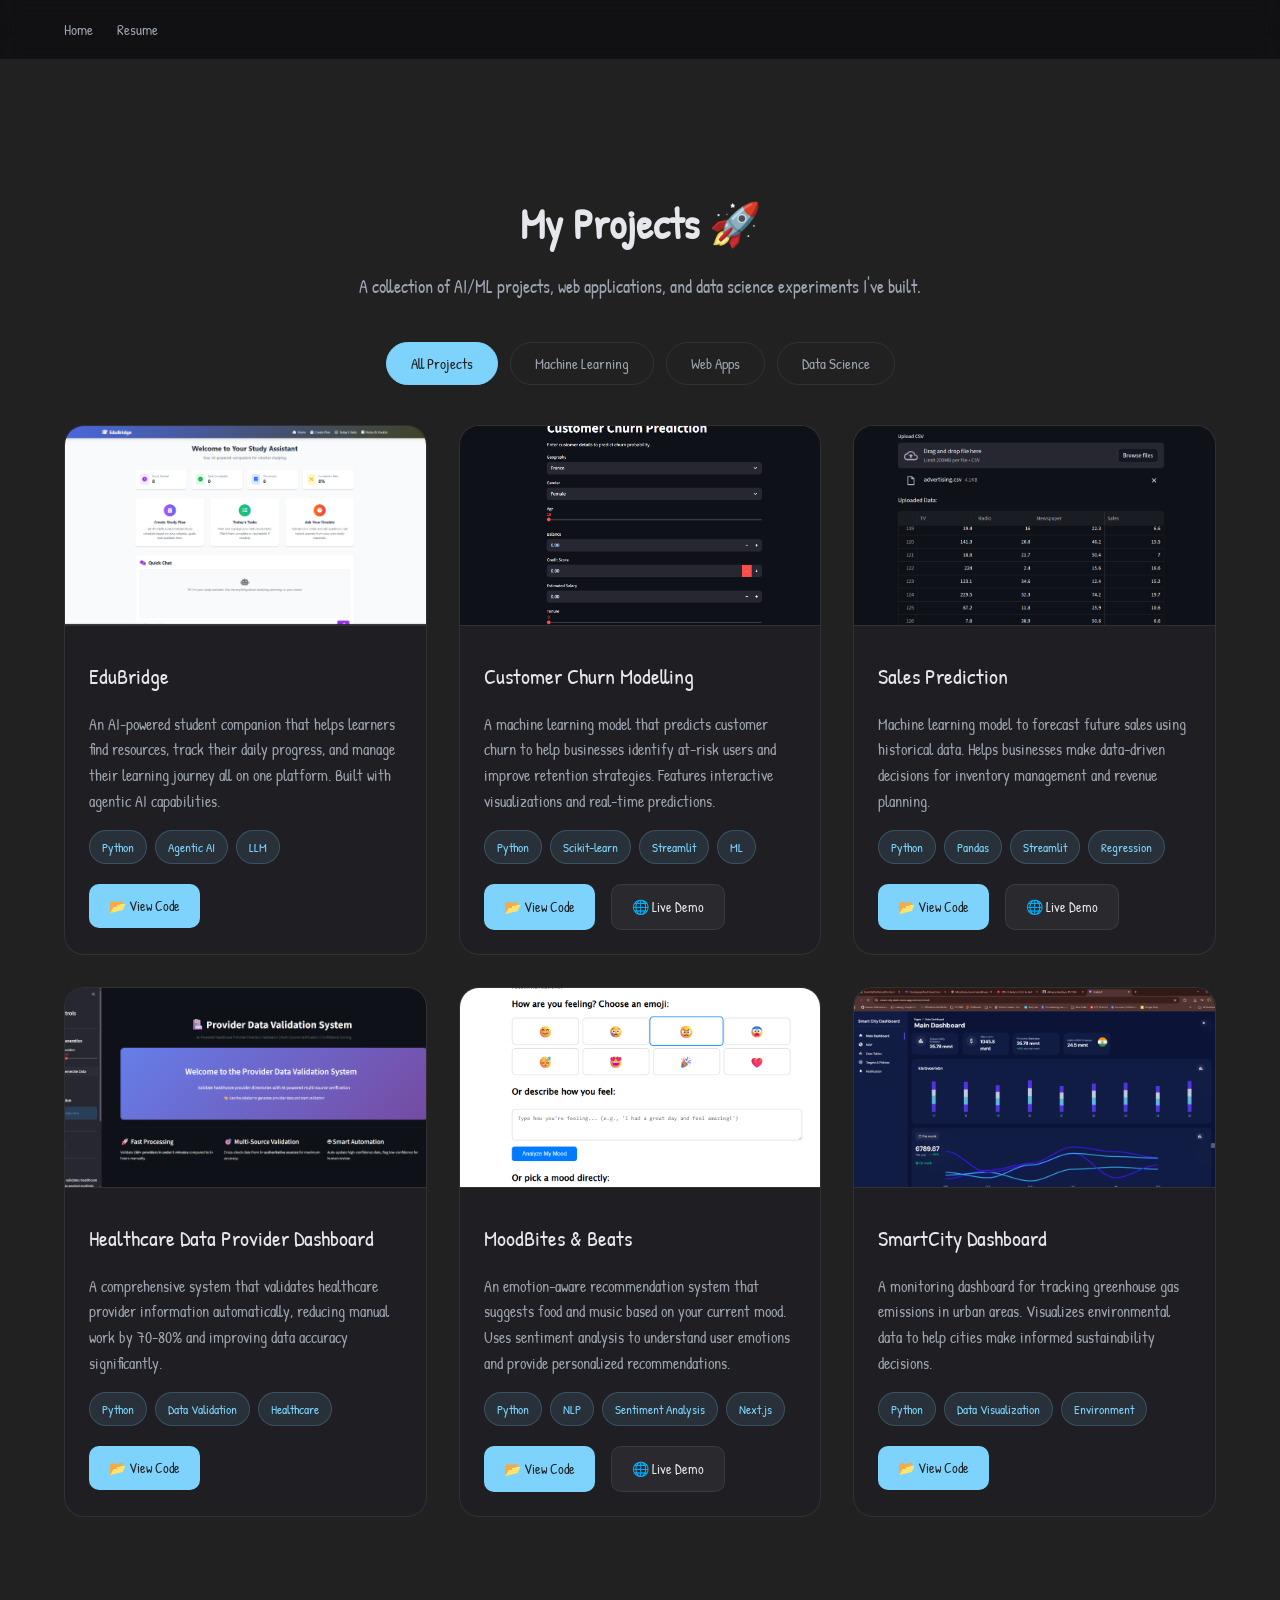
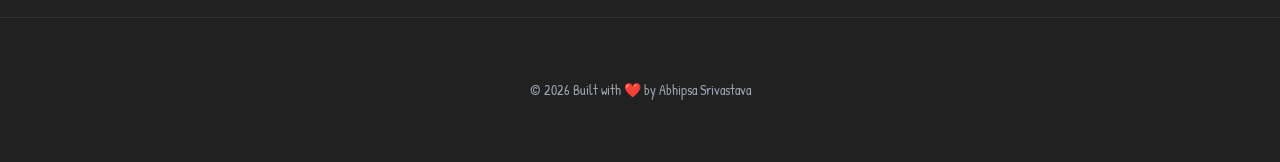
==== projects.html @ 2c19cb1f "changes-added" ====
<!DOCTYPE html>
<html lang="en">
<head>
  <meta charset="UTF-8" />
  <title>Projects | Abhipsa Srivastava</title>

  <meta name="viewport" content="width=device-width, initial-scale=1.0" />
  <meta name="description" content="Projects by Abhipsa Srivastava – AI/ML Engineer" />

  <link rel="preconnect" href="https://fonts.googleapis.com">
  <link rel="preconnect" href="https://fonts.gstatic.com" crossorigin>
  <link href="https://fonts.googleapis.com/css2?family=Patrick+Hand&display=swap" rel="stylesheet">

  <link rel="icon" href="images/logo.png" />

  <style>
    :root {
      --bg: #212122;
      --card: #1f1f23;
      --accent: #7dd3fc;
      --text: #e5e7eb;
      --muted: #9ca3af;
      --border: rgba(255,255,255,0.08);
    }

    * { box-sizing: border-box; }

    html {
      scroll-behavior: smooth;
    }

    body {
      margin: 0;
      background: var(--bg);
      font-family: 'Patrick Hand', cursive, sans-serif;
      color: var(--text);
      line-height: 1.7;
    }

    a {
      color: var(--accent);
      text-decoration: none;
    }

    a:hover {
      text-decoration: underline;
    }

    h1 { font-size: 42px; margin-bottom: 12px; }
    h2 { font-size: 28px; margin-bottom: 24px; }

    p {
      color: var(--muted);
      font-size: 18px;
    }

    .container {
      max-width: 1200px;
      margin: auto;
      padding: 40px 24px;
    }

    /* ---------- NAV ---------- */
    nav {
      position: sticky;
      top: 0;
      z-index: 100;
      background: rgba(15,15,17,0.85);
      backdrop-filter: blur(10px);
      border-bottom: 1px solid var(--border);
    }

    nav ul {
      max-width: 1200px;
      margin: auto;
      padding: 16px 24px;
      display: flex;
      gap: 24px;
      list-style: none;
    }

    nav a {
      color: var(--muted);
      font-size: 15px;
    }

    nav a:hover {
      color: var(--accent);
      text-decoration: none;
    }

    /* ---------- HEADER ---------- */
    .page-header {
      text-align: center;
      padding: 60px 20px 40px;
    }

    .page-header p {
      max-width: 600px;
      margin: 0 auto;
    }

    /* ---------- FILTER TABS ---------- */
    .filter-tabs {
      display: flex;
      justify-content: center;
      flex-wrap: wrap;
      gap: 12px;
      margin-bottom: 40px;
    }

    .filter-btn {
      padding: 10px 24px;
      border-radius: 999px;
      background: transparent;
      border: 1px solid var(--border);
      color: var(--muted);
      font-family: inherit;
      font-size: 15px;
      cursor: pointer;
      transition: all 0.3s ease;
    }

    .filter-btn:hover,
    .filter-btn.active {
      background: var(--accent);
      color: var(--bg);
      border-color: var(--accent);
    }

    /* ---------- PROJECTS GRID ---------- */
    .projects-grid {
      display: grid;
      grid-template-columns: repeat(auto-fit, minmax(340px, 1fr));
      gap: 32px;
    }

    .project-card {
      background: var(--card);
      border-radius: 20px;
      border: 1px solid var(--border);
      overflow: hidden;
      opacity: 0;
      transform: translateY(40px);
      transition: all 0.5s cubic-bezier(0.25, 0.46, 0.45, 0.94);
    }

    .project-card.show {
      opacity: 1;
      transform: translateY(0);
    }

    .project-card:hover {
      transform: translateY(-10px);
      box-shadow: 0 25px 50px rgba(0,0,0,.5);
      border-color: rgba(125, 211, 252, 0.3);
    }

    .project-image {
      width: 100%;
      height: 200px;
      object-fit: cover;
      border-bottom: 1px solid var(--border);
    }

    .project-content {
      padding: 24px;
    }

    .project-title {
      font-size: 22px;
      margin-bottom: 8px;
      color: var(--text);
    }

    .project-description {
      font-size: 16px;
      margin-bottom: 16px;
      line-height: 1.6;
    }

    .project-tags {
      display: flex;
      flex-wrap: wrap;
      gap: 8px;
      margin-bottom: 20px;
    }

    .tag {
      padding: 5px 12px;
      border-radius: 20px;
      background: rgba(125, 211, 252, 0.1);
      color: var(--accent);
      font-size: 13px;
      border: 1px solid rgba(125, 211, 252, 0.2);
    }

    .project-links {
      display: flex;
      gap: 16px;
    }

    .project-link {
      display: inline-flex;
      align-items: center;
      gap: 6px;
      padding: 10px 20px;
      border-radius: 10px;
      font-size: 14px;
      transition: all 0.3s ease;
    }

    .project-link.primary {
      background: var(--accent);
      color: var(--bg);
    }

    .project-link.primary:hover {
      background: #38bdf8;
      text-decoration: none;
    }

    .project-link.secondary {
      background: rgba(255,255,255,0.05);
      color: var(--text);
      border: 1px solid var(--border);
    }

    .project-link.secondary:hover {
      background: rgba(255,255,255,0.1);
      text-decoration: none;
    }

    /* ---------- FOOTER ---------- */
    footer {
      text-align: center;
      padding: 60px 20px;
      color: var(--muted);
      font-size: 14px;
      border-top: 1px solid var(--border);
      margin-top: 60px;
    }

    @media (max-width: 768px) {
      h1 { font-size: 32px; }
      
      .projects-grid {
        grid-template-columns: 1fr;
      }

      .project-links {
        flex-direction: column;
      }

      .project-link {
        justify-content: center;
      }
    }
  </style>
</head>

<body>
<nav>
  <ul>
    <li><a href="index.html">Home</a></li>
    <li><a href="resume.html">Resume</a></li>
  </ul>
</nav>
<div class="container">

  <!-- HEADER -->
  <div class="page-header">
    <h1>My Projects 🚀</h1>
    <p>A collection of AI/ML projects, web applications, and data science experiments I've built.</p>
  </div>

  <!-- FILTER TABS -->
  <div class="filter-tabs">
    <button class="filter-btn active" data-filter="all">All Projects</button>
    <button class="filter-btn" data-filter="ml">Machine Learning</button>
    <button class="filter-btn" data-filter="web">Web Apps</button>
    <button class="filter-btn" data-filter="data">Data Science</button>
  </div>

  <!-- PROJECTS GRID -->
  <div class="projects-grid">

    <!-- EduBridge -->
    <div class="project-card" data-category="web ml">
      <img src="./images/projects/edubridge.png" alt="EduBridge" class="project-image">
      <div class="project-content">
        <div class="project-title">EduBridge</div>
        <p class="project-description">
          An AI-powered student companion that helps learners find resources, track their daily progress, 
          and manage their learning journey all on one platform. Built with agentic AI capabilities.
        </p>
        <div class="project-tags">
          <span class="tag">Python</span>
          <span class="tag">Agentic AI</span>
          <span class="tag">LLM</span>
        </div>
        <div class="project-links">
          <a href="https://github.com/abhipsa14/AgenticAI_wemakedevs" class="project-link primary">
            📂 View Code
          </a>
        </div>
      </div>
    </div>

    <!-- Customer Churn -->
    <div class="project-card" data-category="ml data">
      <img src="./images/projects/churn.png" alt="Customer Churn Modelling" class="project-image">
      <div class="project-content">
        <div class="project-title">Customer Churn Modelling</div>
        <p class="project-description">
          A machine learning model that predicts customer churn to help businesses identify at-risk users 
          and improve retention strategies. Features interactive visualizations and real-time predictions.
        </p>
        <div class="project-tags">
          <span class="tag">Python</span>
          <span class="tag">Scikit-learn</span>
          <span class="tag">Streamlit</span>
          <span class="tag">ML</span>
        </div>
        <div class="project-links">
          <a href="https://github.com/abhipsa14/Churn-Modelling" class="project-link primary">
            📂 View Code
          </a>
          <a href="https://churn-modelling-1410.streamlit.app/" class="project-link secondary">
            🌐 Live Demo
          </a>
        </div>
      </div>
    </div>

    <!-- Sales Prediction -->
    <div class="project-card" data-category="ml data">
      <img src="./images/projects/sales.png" alt="Sales Prediction" class="project-image">
      <div class="project-content">
        <div class="project-title">Sales Prediction</div>
        <p class="project-description">
          Machine learning model to forecast future sales using historical data. Helps businesses 
          make data-driven decisions for inventory management and revenue planning.
        </p>
        <div class="project-tags">
          <span class="tag">Python</span>
          <span class="tag">Pandas</span>
          <span class="tag">Streamlit</span>
          <span class="tag">Regression</span>
        </div>
        <div class="project-links">
          <a href="https://github.com/abhipsa14/Sales-Prediction-Model/" class="project-link primary">
            📂 View Code
          </a>
          <a href="https://sales-outline.streamlit.app/" class="project-link secondary">
            🌐 Live Demo
          </a>
        </div>
      </div>
    </div>

    <!-- Healthcare Dashboard -->
    <div class="project-card" data-category="data web">
      <img src="./images/projects/healthcare.png" alt="Healthcare Data Provider Dashboard" class="project-image">
      <div class="project-content">
        <div class="project-title">Healthcare Data Provider Dashboard</div>
        <p class="project-description">
          A comprehensive system that validates healthcare provider information automatically, 
          reducing manual work by 70-80% and improving data accuracy significantly.
        </p>
        <div class="project-tags">
          <span class="tag">Python</span>
          <span class="tag">Data Validation</span>
          <span class="tag">Healthcare</span>
        </div>
        <div class="project-links">
          <a href="https://github.com/abhipsa14/EY-Techathon" class="project-link primary">
            📂 View Code
          </a>
        </div>
      </div>
    </div>

    <!-- Mood Recommender -->
    <div class="project-card" data-category="ml web">
      <img src="./images/projects/mood.png" alt="Mood Recommender" class="project-image">
      <div class="project-content">
        <div class="project-title">MoodBites & Beats</div>
        <p class="project-description">
          An emotion-aware recommendation system that suggests food and music based on your current mood. 
          Uses sentiment analysis to understand user emotions and provide personalized recommendations.
        </p>
        <div class="project-tags">
          <span class="tag">Python</span>
          <span class="tag">NLP</span>
          <span class="tag">Sentiment Analysis</span>
          <span class="tag">Next.js</span>
        </div>
        <div class="project-links">
          <a href="https://github.com/abhipsa14/MoodBites-Beats" class="project-link primary">
            📂 View Code
          </a>
          <a href="https://mood-bites-beats.vercel.app/" class="project-link secondary">
            🌐 Live Demo
          </a>
        </div>
      </div>
    </div>

    <!-- SmartCity Dashboard -->
    <div class="project-card" data-category="data web">
      <img src="./images/projects/smart_city.png" alt="SmartCity Dashboard" class="project-image">
      <div class="project-content">
        <div class="project-title">SmartCity Dashboard</div>
        <p class="project-description">
          A monitoring dashboard for tracking greenhouse gas emissions in urban areas. 
          Visualizes environmental data to help cities make informed sustainability decisions.
        </p>
        <div class="project-tags">
          <span class="tag">Python</span>
          <span class="tag">Data Visualization</span>
          <span class="tag">Environment</span>
        </div>
        <div class="project-links">
          <a href="https://github.com/abhipsa14/SmartcityDashboard" class="project-link primary">
            📂 View Code
          </a>
        </div>
      </div>
    </div>

  </div>

</div>

<footer>
  © <span id="year"></span> Built with ❤️ by Abhipsa Srivastava
</footer>

<script>
  // Set current year
  document.getElementById("year").textContent = new Date().getFullYear();

  // Project card animation on scroll
  const projectCards = document.querySelectorAll('.project-card');

  const cardObserver = new IntersectionObserver(entries => {
    entries.forEach((entry, index) => {
      if (entry.isIntersecting) {
        setTimeout(() => {
          entry.target.classList.add('show');
        }, index * 100);
      }
    });
  }, { threshold: 0.1 });

  projectCards.forEach(card => cardObserver.observe(card));

  // Filter functionality
  const filterBtns = document.querySelectorAll('.filter-btn');
  const cards = document.querySelectorAll('.project-card');

  filterBtns.forEach(btn => {
    btn.addEventListener('click', () => {
      // Update active button
      filterBtns.forEach(b => b.classList.remove('active'));
      btn.classList.add('active');

      const filter = btn.dataset.filter;

      cards.forEach(card => {
        const category = card.dataset.category;
        
        if (filter === 'all' || category.includes(filter)) {
          card.style.display = 'block';
          setTimeout(() => {
            card.classList.add('show');
          }, 100);
        } else {
          card.classList.remove('show');
          setTimeout(() => {
            card.style.display = 'none';
          }, 300);
        }
      });
    });
  });
</script>

</body>
</html>
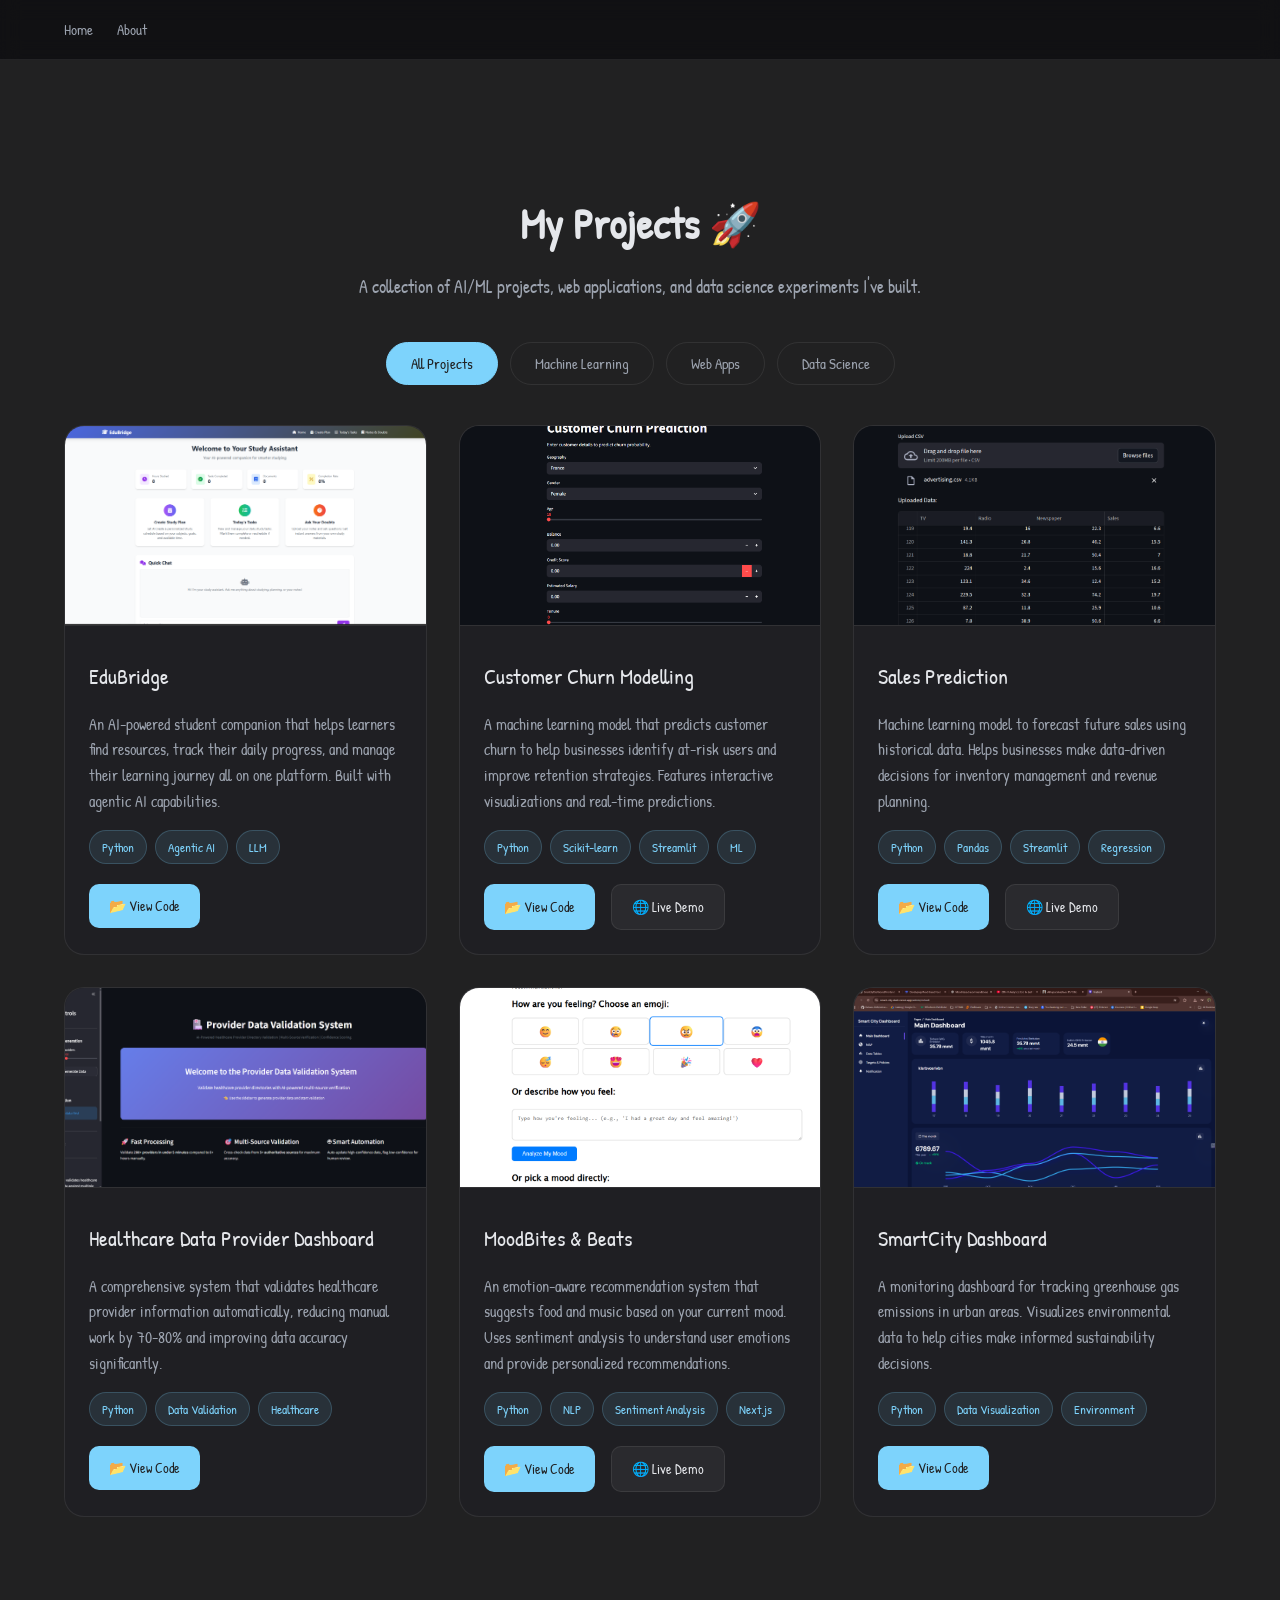
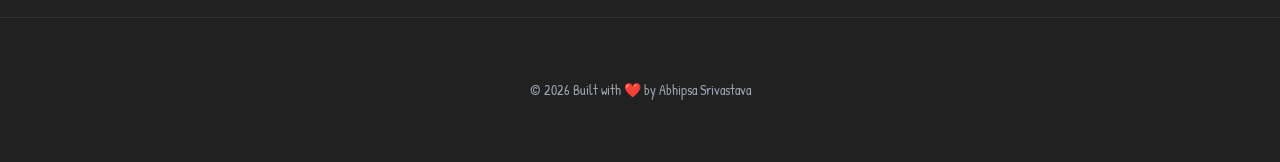
==== commit 33e118ec: "added" ====
--- a/projects.html
+++ b/projects.html
@@ -263,7 +263,7 @@
 <nav>
   <ul>
     <li><a href="index.html">Home</a></li>
-    <li><a href="resume.html">Resume</a></li>
+    <li><a href="about.html">About</a></li>
   </ul>
 </nav>
 <div class="container">
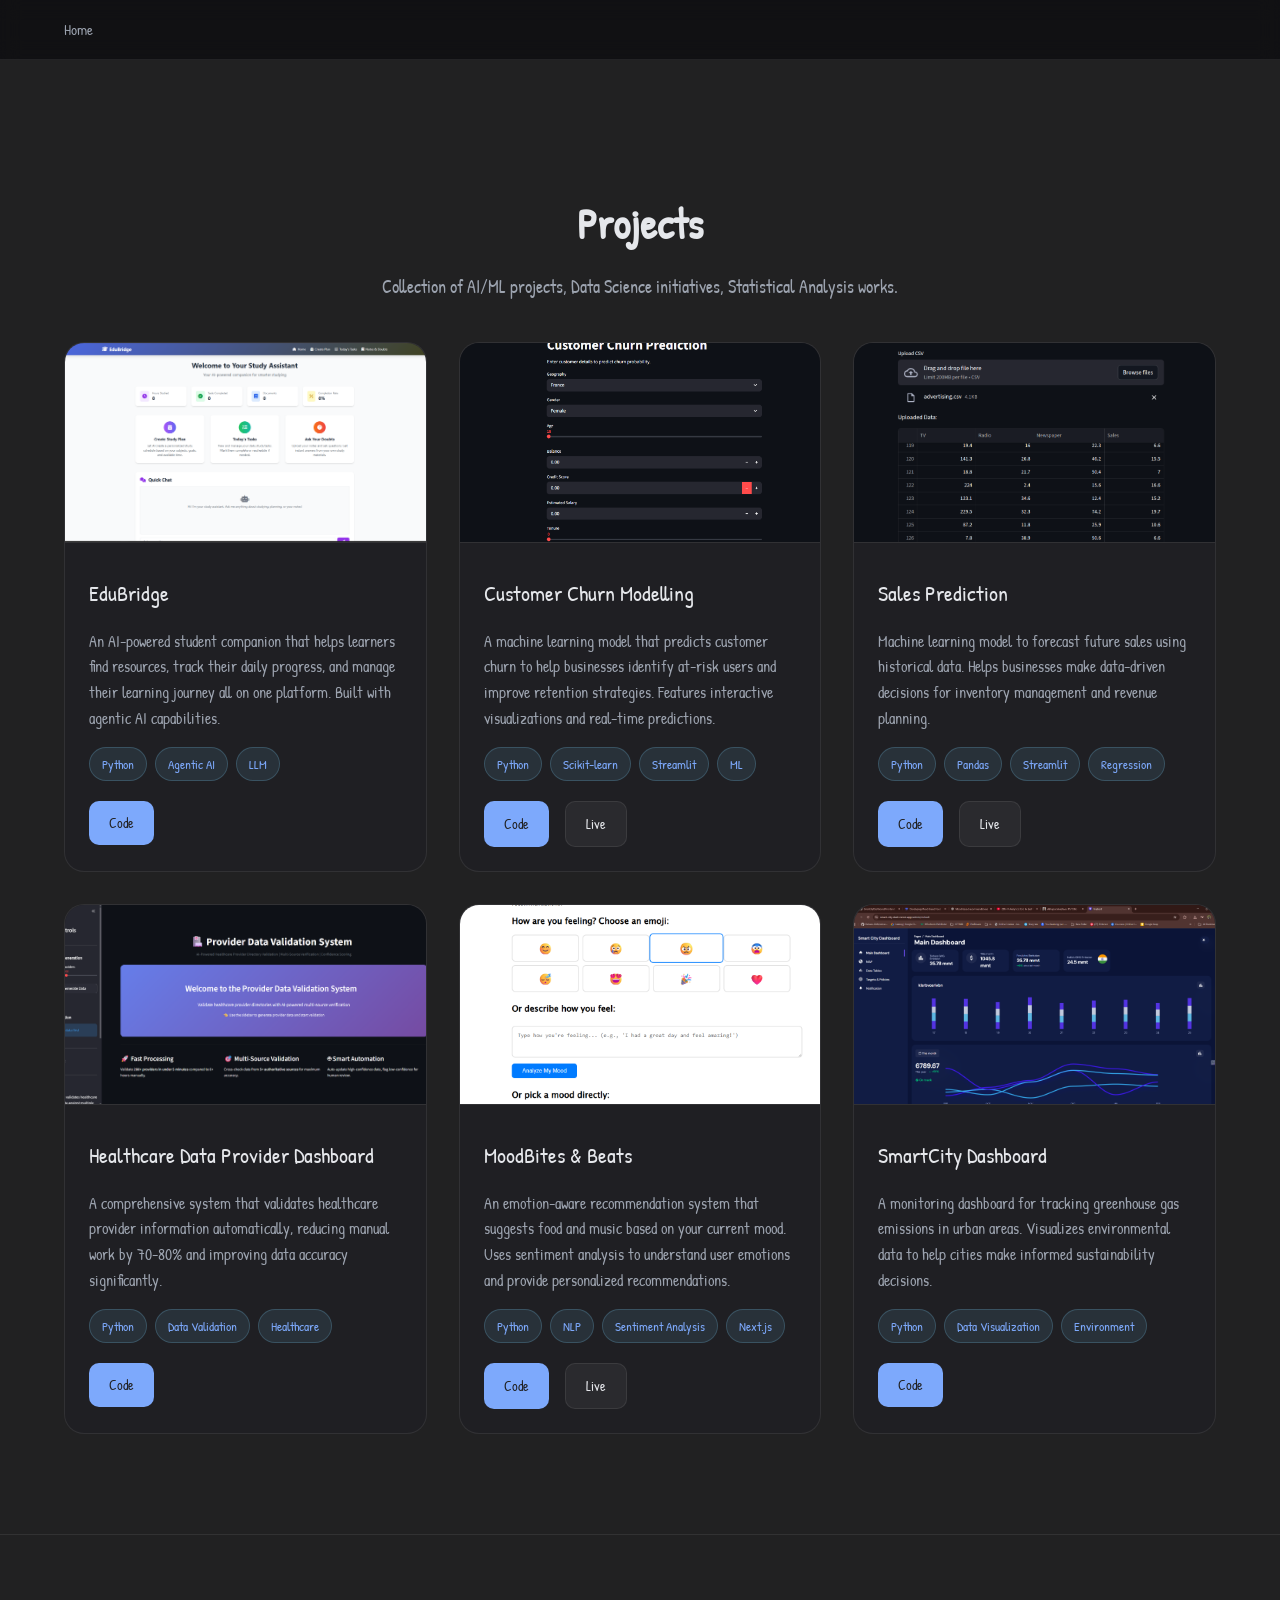
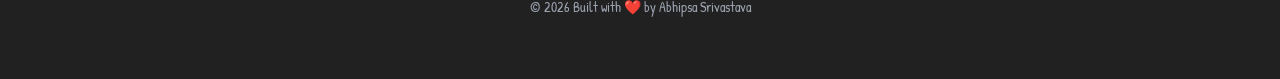
==== commit 8866f7e7: "changes-added" ====
--- a/projects.html
+++ b/projects.html
@@ -17,7 +17,7 @@
     :root {
       --bg: #212122;
       --card: #1f1f23;
-      --accent: #7dd3fc;
+      --accent: #7da9fc;
       --text: #e5e7eb;
       --muted: #9ca3af;
       --border: rgba(255,255,255,0.08);
@@ -263,24 +263,16 @@
 <nav>
   <ul>
     <li><a href="index.html">Home</a></li>
-    <li><a href="about.html">About</a></li>
   </ul>
 </nav>
 <div class="container">
 
   <!-- HEADER -->
   <div class="page-header">
-    <h1>My Projects 🚀</h1>
-    <p>A collection of AI/ML projects, web applications, and data science experiments I've built.</p>
+    <h1>Projects</h1>
+    <p>Collection of AI/ML projects, Data Science initiatives, Statistical Analysis works.</p>
   </div>
 
-  <!-- FILTER TABS -->
-  <div class="filter-tabs">
-    <button class="filter-btn active" data-filter="all">All Projects</button>
-    <button class="filter-btn" data-filter="ml">Machine Learning</button>
-    <button class="filter-btn" data-filter="web">Web Apps</button>
-    <button class="filter-btn" data-filter="data">Data Science</button>
-  </div>
 
   <!-- PROJECTS GRID -->
   <div class="projects-grid">
@@ -301,7 +293,7 @@
         </div>
         <div class="project-links">
           <a href="https://github.com/abhipsa14/AgenticAI_wemakedevs" class="project-link primary">
-            📂 View Code
+            Code
           </a>
         </div>
       </div>
@@ -324,10 +316,10 @@
         </div>
         <div class="project-links">
           <a href="https://github.com/abhipsa14/Churn-Modelling" class="project-link primary">
-            📂 View Code
+          Code
           </a>
           <a href="https://churn-modelling-1410.streamlit.app/" class="project-link secondary">
-            🌐 Live Demo
+          Live
           </a>
         </div>
       </div>
@@ -350,10 +342,10 @@
         </div>
         <div class="project-links">
           <a href="https://github.com/abhipsa14/Sales-Prediction-Model/" class="project-link primary">
-            📂 View Code
+            Code
           </a>
           <a href="https://sales-outline.streamlit.app/" class="project-link secondary">
-            🌐 Live Demo
+            Live 
           </a>
         </div>
       </div>
@@ -375,7 +367,7 @@
         </div>
         <div class="project-links">
           <a href="https://github.com/abhipsa14/EY-Techathon" class="project-link primary">
-            📂 View Code
+            Code
           </a>
         </div>
       </div>
@@ -398,10 +390,10 @@
         </div>
         <div class="project-links">
           <a href="https://github.com/abhipsa14/MoodBites-Beats" class="project-link primary">
-            📂 View Code
+            Code
           </a>
           <a href="https://mood-bites-beats.vercel.app/" class="project-link secondary">
-            🌐 Live Demo
+            Live
           </a>
         </div>
       </div>
@@ -423,7 +415,7 @@
         </div>
         <div class="project-links">
           <a href="https://github.com/abhipsa14/SmartcityDashboard" class="project-link primary">
-            📂 View Code
+            Code
           </a>
         </div>
       </div>
@@ -456,35 +448,7 @@
 
   projectCards.forEach(card => cardObserver.observe(card));
 
-  // Filter functionality
-  const filterBtns = document.querySelectorAll('.filter-btn');
-  const cards = document.querySelectorAll('.project-card');
-
-  filterBtns.forEach(btn => {
-    btn.addEventListener('click', () => {
-      // Update active button
-      filterBtns.forEach(b => b.classList.remove('active'));
-      btn.classList.add('active');
-
-      const filter = btn.dataset.filter;
-
-      cards.forEach(card => {
-        const category = card.dataset.category;
-        
-        if (filter === 'all' || category.includes(filter)) {
-          card.style.display = 'block';
-          setTimeout(() => {
-            card.classList.add('show');
-          }, 100);
-        } else {
-          card.classList.remove('show');
-          setTimeout(() => {
-            card.style.display = 'none';
-          }, 300);
-        }
-      });
-    });
-  });
+  
 </script>
 
 </body>
